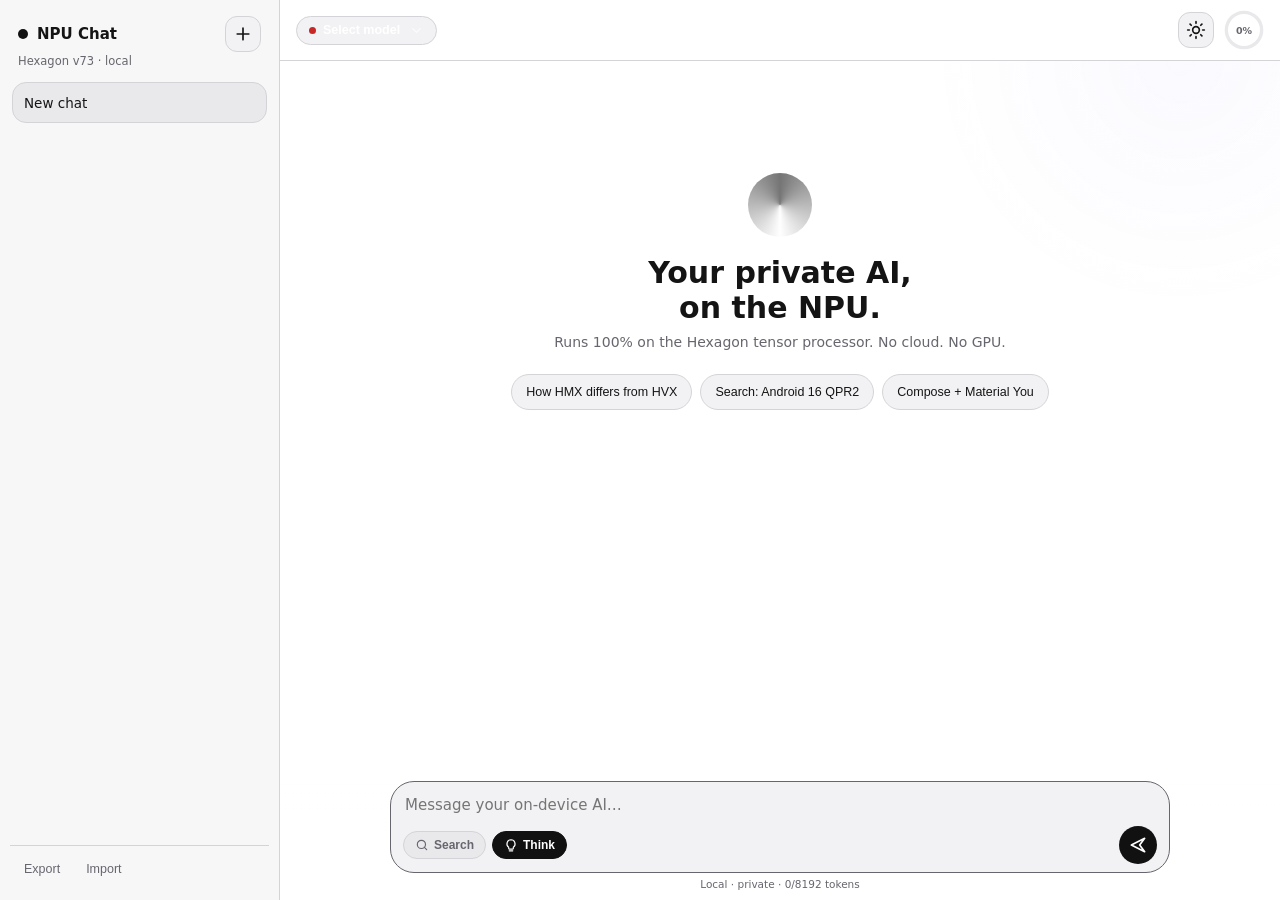
==== app/static/index.html @ acae1b3f "feat(ui): model dropdown scans models dir with active tick + live health dot; same-chat model switch" ====
<!DOCTYPE html>
<html lang="en">
<head>
<meta charset="utf-8">
<meta name="viewport" content="width=device-width, initial-scale=1, viewport-fit=cover">
<meta name="theme-color" content="#101014">
<meta name="color-scheme" content="dark">
<title>Pad7 NPU Chat</title>
<link rel="stylesheet" href="style.css">
</head>
<body>
<div class="blob b1"></div>
<div class="blob b2"></div>

<aside id="sidebar" class="sidebar">
  <div class="side-head">
    <div class="brand"><span class="brand-dot"></span> NPU Chat</div>
    <button id="newChat" class="icon-btn" title="New chat" aria-label="New chat">
      <svg viewBox="0 0 24 24"><path d="M12 5v14M5 12h14"/></svg>
    </button>
  </div>
  <div class="side-sub">Hexagon v73 · local</div>
  <div id="sessionList" class="sessions"></div>
  <div class="side-foot">
    <button id="exportBtn" class="text-btn">Export</button>
    <button id="importBtn" class="text-btn">Import</button>
    <input id="importFile" type="file" accept="application/json" hidden>
  </div>
</aside>

<main class="main">
  <header class="topbar">
    <button id="menuBtn" class="icon-btn only-mobile" aria-label="Menu">
      <svg viewBox="0 0 24 24"><path d="M4 6h16M4 12h16M4 18h16"/></svg>
    </button>
    <button id="modelBtn" class="model-chip">
      <span class="pulse-dot" id="liveDot"></span>
      <span id="modelName">Select model</span>
      <svg class="chev2" viewBox="0 0 24 24"><path d="M6 9l6 6 6-6"/></svg>
    </button>
    <div id="modelMenu" class="model-menu hidden"></div>
    <div class="spacer"></div>
    <button id="themeBtn" class="icon-btn" title="Theme" aria-label="Theme">
      <svg viewBox="0 0 24 24"><circle cx="12" cy="12" r="4"/><path d="M12 2v2M12 20v2M4.9 4.9l1.4 1.4M17.7 17.7l1.4 1.4M2 12h2M20 12h2M4.9 19.1l1.4-1.4M17.7 6.3l1.4-1.4"/></svg>
    </button>
    <div id="ctxRing" class="ctx-ring" title="Context usage">
      <svg viewBox="0 0 36 36">
        <circle class="ring-bg" cx="18" cy="18" r="15.9"></circle>
        <circle id="ringFg" class="ring-fg" cx="18" cy="18" r="15.9"></circle>
      </svg>
      <span id="ctxPct">0%</span>
    </div>
  </header>

  <section id="messages" class="messages">
    <div id="empty" class="empty">
      <div class="empty-orb"></div>
      <h1>Your private AI,<br>on the NPU.</h1>
      <p>Runs 100% on the Hexagon tensor processor. No cloud. No GPU.</p>
      <div class="suggests">
        <button class="suggest" data-q="Explain how Qualcomm Hexagon HMX differs from HVX for matrix multiplies.">How HMX differs from HVX</button>
        <button class="suggest" data-q="search latest Android 16 QPR2 changes">Search: Android 16 QPR2</button>
        <button class="suggest" data-q="Write a Kotlin snippet for a Material You themed Compose app with dynamic color.">Compose + Material You</button>
      </div>
    </div>
  </section>

  <footer class="composer-wrap">
    <div class="composer">
      <textarea id="input" rows="1" placeholder="Message your on-device AI…"></textarea>
      <div class="composer-row">
        <div class="chips">
          <button id="chipSearch" class="chip" aria-pressed="false">
            <svg viewBox="0 0 24 24"><circle cx="11" cy="11" r="7"/><path d="M20 20l-4.3-4.3"/></svg> Search
          </button>
          <button id="chipThink" class="chip on" aria-pressed="true">
            <svg viewBox="0 0 24 24"><path d="M12 3a7 7 0 0 0-4 12.7V18a1 1 0 0 0 1 1h6a1 1 0 0 0 1-1v-2.3A7 7 0 0 0 12 3z"/><path d="M9 22h6"/></svg> Think
          </button>
        </div>
        <div class="spacer"></div>
        <button id="stopBtn" class="icon-btn danger hidden" title="Stop"><svg viewBox="0 0 24 24"><rect x="7" y="7" width="10" height="10" rx="2"/></svg></button>
        <button id="sendBtn" class="send" title="Send">
          <svg viewBox="0 0 24 24"><path d="M4 12l16-8-6 8 6 8-16-8z"/></svg>
        </button>
      </div>
    </div>
    <div class="hint">Local · private · <span id="tokHint">0</span>/8192 tokens</div>
  </footer>
</main>

<div id="toasts" class="toasts"></div>
<template id="msgTpl">
  <div class="msg">
    <div class="avatar"></div>
    <div class="bubble">
      <div class="reasoning hidden">
        <button class="reasoning-head">
          <span class="think-orb"></span>
          <span class="reasoning-title">Reasoning</span>
          <svg class="chev" viewBox="0 0 24 24"><path d="M6 9l6 6 6-6"/></svg>
        </button>
        <div class="reasoning-body"></div>
      </div>
      <div class="content"></div>
      <div class="msg-foot">
        <button class="copy-btn" title="Copy">Copy</button>
        <span class="time"></span>
      </div>
    </div>
  </div>
</template>
<script src="app.js"></script>
</body>
</html>
---- app/static/style.css ----
/* ---- themes ---- */
:root{
  --bg:#000; --surface:#0a0a0a; --s1:#101010; --s2:#181818; --s3:#222;
  --primary:#e8e8ea; --on-primary:#000; --primary-c:#262626;
  --secondary:#b4b4b8; --text:#f2f2f2; --text-dim:#9a9aa0; --outline:#333;
  --error:#ff8a80; --tertiary:#8fe3d0;
  --code-bg:#0d1117; --code-head:#161b22; --code-border:#30363d;
  --radius:24px; --spring:cubic-bezier(.34,1.56,.64,1); --ease:cubic-bezier(.2,.8,.2,1);
}
html[data-theme="light"]{
  --bg:#fff; --surface:#f7f7f8; --s1:#f2f2f4; --s2:#e9e9ec; --s3:#dcdce0;
  --primary:#111; --on-primary:#fff; --primary-c:#e4e4e7;
  --secondary:#555; --text:#141414; --text-dim:#66666e; --outline:#d4d4d8;
  --error:#c62828; --tertiary:#0f766e;
  --code-bg:#f6f8fa; --code-head:#eceef1; --code-border:#d0d7de;
}
@media (prefers-color-scheme: light){
  html[data-theme="auto"]{
    --bg:#fff; --surface:#f7f7f8; --s1:#f2f2f4; --s2:#e9e9ec; --s3:#dcdce0;
    --primary:#111; --on-primary:#fff; --primary-c:#e4e4e7;
    --secondary:#555; --text:#141414; --text-dim:#66666e; --outline:#d4d4d8;
    --error:#c62828; --tertiary:#0f766e;
    --code-bg:#f6f8fa; --code-head:#eceef1; --code-border:#d0d7de;
  }
}
*{box-sizing:border-box;-webkit-tap-highlight-color:transparent}
html{color-scheme:dark}
html[data-theme="light"]{color-scheme:light}
html,body{height:100%}
body{
  margin:0;background:var(--bg);color:var(--text);
  font-family:system-ui,-apple-system,"Roboto","Noto Sans",sans-serif;
  display:flex;overflow:hidden;
}
svg{width:20px;height:20px;fill:none;stroke:currentColor;stroke-width:2;stroke-linecap:round;stroke-linejoin:round}

.blob{position:fixed;border-radius:50%;pointer-events:none;z-index:0;opacity:.35}
.b1{width:520px;height:520px;top:-200px;right:-160px;background:radial-gradient(circle,rgba(120,120,255,.10) 0%,rgba(0,0,0,0) 68%)}
.b2{width:460px;height:460px;bottom:-200px;left:-160px;background:radial-gradient(circle,rgba(60,200,180,.08) 0%,rgba(0,0,0,0) 68%);animation-delay:-9s}


/* ---- sidebar ---- */
.sidebar{
  width:280px;flex:0 0 280px;height:100%;background:var(--surface);
  border-right:1px solid var(--outline);
  display:flex;flex-direction:column;padding:16px 10px;z-index:5;
  transition:transform .35s var(--ease);
}
.side-head{display:flex;align-items:center;justify-content:space-between;padding:0 8px}
.brand{display:flex;align-items:center;gap:9px;font-weight:650;font-size:15px}
.brand-dot{width:10px;height:10px;border-radius:50%;background:var(--primary);box-shadow:0 0 12px rgba(255,255,255,.35)}
html[data-theme="light"] .brand-dot{box-shadow:none}
.side-sub{color:var(--text-dim);font-size:11.5px;padding:2px 8px 12px}
.sessions{flex:1;overflow-y:auto;display:flex;flex-direction:column;gap:4px;padding:2px}
.session{display:flex;align-items:center;gap:8px;padding:10px 11px;border-radius:14px;cursor:pointer;
  color:var(--text-dim);font-size:13.5px;border:1px solid transparent;
  transition:background .18s var(--ease),color .18s var(--ease)}
.session:hover{background:var(--s1);color:var(--text)}
.session.active{background:var(--s2);color:var(--text);border-color:var(--outline)}
.session .t{flex:1;overflow:hidden;text-overflow:ellipsis;white-space:nowrap}
.session .del{opacity:0;border:0;background:none;color:var(--text-dim);cursor:pointer;padding:2px;border-radius:8px}
.session:hover .del{opacity:1}
.session .del:hover{color:var(--error)}
.side-foot{display:flex;gap:6px;padding:8px 4px 0;border-top:1px solid var(--outline)}
.text-btn{background:none;border:0;color:var(--text-dim);font-size:12.5px;padding:8px 10px;border-radius:10px;cursor:pointer}
.text-btn:hover{background:var(--s1);color:var(--text)}

/* ---- main ---- */
.main{flex:1;height:100%;display:flex;flex-direction:column;min-width:0;z-index:2}
.topbar{display:flex;align-items:center;gap:10px;padding:10px 16px;border-bottom:1px solid var(--outline);background:var(--bg)}
.model-chip{display:flex;align-items:center;gap:7px;background:var(--s1);border:1px solid var(--outline);padding:6px 12px;border-radius:999px;font-size:12.5px;font-weight:600}
.model-chip .dim{color:var(--text-dim);font-weight:400}
.pulse-dot{width:7px;height:7px;border-radius:50%;background:#22c55e}

.spacer{flex:1}
.ctx-ring{position:relative;width:40px;height:40px;display:grid;place-items:center}
.ctx-ring svg{transform:rotate(-90deg);width:40px;height:40px}
.ring-bg,.ring-fg{fill:none;stroke-width:3}
.ring-bg{stroke:var(--s2)}
.ring-fg{stroke:var(--primary);stroke-linecap:round;stroke-dasharray:100;stroke-dashoffset:100;transition:stroke-dashoffset .6s var(--ease)}
#ctxPct{position:absolute;font-size:9.5px;color:var(--text-dim);font-weight:600}

.messages{flex:1;overflow-y:auto;padding:22px 16px 150px;scroll-behavior:smooth}
.messages::-webkit-scrollbar{width:6px}
.messages::-webkit-scrollbar-thumb{background:var(--s2);border-radius:6px}

/* ---- empty state ---- */
.empty{max-width:620px;margin:10vh auto 0;text-align:center;animation:fadeUp .6s var(--ease)}
.empty-orb{width:64px;height:64px;margin:0 auto 18px;border-radius:50%;
  background:conic-gradient(from 180deg,#fff,#666,#fff);opacity:.9}
html[data-theme="light"] .empty-orb{background:conic-gradient(from 180deg,#111,#999,#111)}
@keyframes spin{to{transform:rotate(360deg)}}
.empty h1{font-size:30px;line-height:1.18;margin:0 0 8px;font-weight:700}
.empty p{color:var(--text-dim);margin:0 0 24px;font-size:14px}
.suggests{display:flex;flex-wrap:wrap;gap:8px;justify-content:center}
.suggest{background:var(--s1);border:1px solid var(--outline);color:var(--text);padding:10px 14px;border-radius:999px;font-size:12.5px;cursor:pointer;
  transition:transform .25s var(--spring),background .18s}
.suggest:hover{background:var(--s2)}

/* ---- messages (ChatGPT-like immersive) ---- */
.msg{display:flex;gap:12px;max-width:780px;margin:0 auto 20px;animation:msgIn .4s var(--spring)}
@keyframes msgIn{from{opacity:0;transform:translateY(12px)}to{opacity:1;transform:none}}
.msg.user{flex-direction:row-reverse}
.avatar{width:28px;height:28px;border-radius:8px;flex:0 0 28px;display:grid;place-items:center;font-size:10.5px;font-weight:700;
  background:var(--s2);color:var(--text-dim);border:1px solid var(--outline)}
.msg.assistant .avatar{background:var(--primary);color:var(--on-primary);border:0}
.bubble{min-width:0;max-width:min(700px,88%);padding:2px 0}
.msg.assistant .bubble{background:transparent;border:0;padding:0}
.msg.user .bubble{background:var(--s2);border:1px solid var(--outline);border-radius:20px;padding:10px 14px}
.content{font-size:15px;line-height:1.7;word-wrap:break-word;white-space:normal}
.msg.user .content{white-space:pre-wrap}
.content p{margin:.35em 0}
.content b{font-weight:650}
.content i{opacity:.85}
.content a{color:var(--tertiary);text-decoration:none;border-bottom:1px dotted var(--tertiary)}
.content code:not(pre code){background:var(--code-head);border:1px solid var(--code-border);padding:1.5px 6px;border-radius:6px;
  font-family:"JetBrains Mono",ui-monospace,"SF Mono",monospace;font-size:.86em}
.msg-foot{display:flex;align-items:center;gap:8px;margin-top:6px;opacity:0;transition:opacity .18s}
.msg:hover .msg-foot{opacity:.85}
.copy-btn{border:0;background:var(--s1);color:var(--text-dim);font-size:10.5px;padding:4px 9px;border-radius:999px;cursor:pointer}
.copy-btn:hover{color:var(--text)}
.time{font-size:10.5px;color:var(--text-dim)}

/* ---- code blocks (IDE-like) ---- */
.codeblock{border:1px solid var(--code-border);border-radius:12px;overflow:hidden;margin:10px 0;background:var(--code-bg)}
.code-head{display:flex;align-items:center;justify-content:space-between;padding:6px 10px;background:var(--code-head);border-bottom:1px solid var(--code-border)}
.code-lang{font-size:10.5px;font-family:ui-monospace,monospace;color:var(--text-dim);text-transform:lowercase;letter-spacing:.4px}
.copy-code{border:0;background:transparent;color:var(--text-dim);font-size:10.5px;cursor:pointer;padding:3px 8px;border-radius:6px}
.copy-code:hover{background:var(--s3);color:var(--text)}
.codeblock pre{margin:0;padding:12px 14px;overflow-x:auto}
.codeblock code{font-family:"JetBrains Mono",ui-monospace,"SF Mono",monospace;font-size:12.5px;line-height:1.55;white-space:pre;color:var(--text)}
.tok-kw{color:#ff7b72}      /* keyword */
.tok-str{color:#a5d6ff}     /* string */
.tok-num{color:#79c0ff}     /* number */
.tok-com{color:#8b949e;font-style:italic} /* comment */
.tok-fn{color:#d2a8ff}      /* function */
.tok-var{color:#ffa657}     /* variable/flag */
html[data-theme="light"] .tok-kw{color:#cf222e}
html[data-theme="light"] .tok-str{color:#0a3069}
html[data-theme="light"] .tok-num{color:#0550ae}
html[data-theme="light"] .tok-com{color:#6e7781}
html[data-theme="light"] .tok-fn{color:#8250df}
html[data-theme="light"] .tok-var{color:#953800}

/* ---- reasoning ---- */
.reasoning{margin:0 0 8px;border:1px solid var(--outline);border-radius:12px;background:var(--s1);overflow:hidden}
.reasoning-head{width:100%;display:flex;align-items:center;gap:8px;background:none;border:0;color:var(--text-dim);padding:8px 12px;cursor:pointer;font-size:12.5px;font-weight:600}
.reasoning-head .chev{margin-left:auto;transition:transform .25s var(--ease)}
.reasoning.open .chev{transform:rotate(180deg)}
.think-orb{width:12px;height:12px;border-radius:50%;background:conic-gradient(from 0deg,var(--text),transparent 70%);animation:spin 1.5s linear infinite}
.reasoning-body{display:none;padding:0 12px 10px;color:var(--text-dim);font-size:12.5px;line-height:1.6;white-space:pre-wrap;max-height:280px;overflow-y:auto}
.reasoning.open .reasoning-body{display:block;animation:fadeUp .25s var(--ease)}
@keyframes fadeUp{from{opacity:0;transform:translateY(5px)}to{opacity:1;transform:none}}

.thinking-bubble{display:flex;align-items:center;gap:9px;color:var(--text-dim);font-size:13.5px}
.tdots{display:inline-flex;gap:4px}
.tdots i{width:6px;height:6px;border-radius:50%;background:var(--text);animation:bounce 1.2s infinite}
.tdots i:nth-child(2){animation-delay:.15s}.tdots i:nth-child(3){animation-delay:.3s}
@keyframes bounce{0%,80%,100%{transform:translateY(0);opacity:.3}40%{transform:translateY(-5px);opacity:1}}
.shimmer{background:linear-gradient(90deg,var(--text-dim) 25%,var(--text) 50%,var(--text-dim) 75%);background-size:200% 100%;
  -webkit-background-clip:text;background-clip:text;color:transparent;animation:shimmer 1.8s linear infinite;font-weight:600}
@keyframes shimmer{to{background-position:-200% 0}}
.cursor::after{content:"";display:inline-block;width:7px;height:15px;background:var(--text);margin-left:2px;vertical-align:-2px;animation:blink 1s steps(2) infinite;border-radius:1px}
@keyframes blink{50%{opacity:0}}

.event-chip{max-width:780px;margin:0 auto 14px;display:flex;justify-content:center;font-size:11.5px;color:var(--text-dim);animation:msgIn .35s var(--spring)}
.event-chip .pill{background:var(--s1);border:1px solid var(--outline);padding:5px 12px;border-radius:999px;display:flex;gap:6px;align-items:center;max-width:100%}
.event-chip .pill b{color:var(--text)}

/* ---- composer ---- */
.composer-wrap{position:fixed;bottom:0;left:280px;right:0;padding:0 16px 10px;background:linear-gradient(180deg,transparent,var(--bg) 45%);z-index:4}
.composer{max-width:780px;margin:0 auto;background:var(--s1);border:1px solid var(--outline);border-radius:24px;padding:10px 12px 8px;
  transition:border-color .2s}
.composer:focus-within{border-color:var(--text-dim)}
textarea{width:100%;background:none;border:0;color:var(--text);font:inherit;font-size:15px;line-height:1.5;resize:none;outline:none;max-height:160px}
.composer-row{display:flex;align-items:center;gap:6px;margin-top:4px}
.chips{display:flex;gap:6px}
.chip{display:flex;align-items:center;gap:5px;background:var(--s2);border:1px solid var(--outline);color:var(--text-dim);
  font-size:12px;font-weight:600;padding:6px 11px;border-radius:999px;cursor:pointer;transition:all .2s var(--ease)}
.chip svg{width:14px;height:14px}
.chip.on{background:var(--primary);color:var(--on-primary);border-color:var(--primary)}
.send{width:38px;height:38px;border-radius:999px;border:0;background:var(--primary);color:var(--on-primary);display:grid;place-items:center;cursor:pointer;
  transition:transform .25s var(--spring),opacity .18s}
.send:hover{transform:scale(1.06)}
.send:active{transform:scale(.94)}
.send:disabled{opacity:.35;cursor:default}
.icon-btn{background:var(--s1);border:1px solid var(--outline);color:var(--text);width:36px;height:36px;border-radius:12px;display:grid;place-items:center;cursor:pointer;transition:background .18s}
.icon-btn:hover{background:var(--s2)}
.icon-btn.danger{color:var(--error)}
.hidden{display:none!important}
.hint{max-width:780px;margin:5px auto 0;text-align:center;font-size:10.5px;color:var(--text-dim)}

.toasts{position:fixed;top:12px;right:12px;display:flex;flex-direction:column;gap:8px;z-index:50}
.toast{background:var(--s2);border:1px solid var(--outline);border-radius:12px;padding:10px 14px;font-size:12.5px;max-width:320px;animation:msgIn .35s var(--spring)}
.toast.err{border-color:var(--error);color:var(--error)}

/* ---- setup overlay ---- */
#setup{position:fixed;inset:0;z-index:100;display:grid;place-items:center;background:var(--bg);animation:fadeUp .3s var(--ease)}
#setup.hide{opacity:0;pointer-events:none;transition:opacity .35s var(--ease)}
.setup-card{width:min(400px,86vw);background:var(--s1);border:1px solid var(--outline);border-radius:24px;padding:28px 22px;text-align:center}
.setup-orb{width:54px;height:54px;margin:0 auto 16px;border-radius:50%;
  background:conic-gradient(from 0deg,#fff,#555,#fff);animation:spin 5s linear infinite;opacity:.9}
html[data-theme="light"] .setup-orb{background:conic-gradient(from 0deg,#111,#aaa,#111)}
.setup-title{font-size:18px;font-weight:700;margin-bottom:6px}
.setup-msg{color:var(--text-dim);font-size:13px;line-height:1.5;min-height:38px;white-space:pre-wrap;word-break:break-word}
.setup-bar{height:6px;background:var(--s2);border-radius:999px;overflow:hidden;margin:14px 0 16px}
.setup-bar div{height:100%;width:0%;background:var(--primary);border-radius:999px;transition:width .35s var(--ease)}
.setup-btn{width:100%;padding:13px;border-radius:999px;border:0;background:var(--primary);color:var(--on-primary);font-weight:700;font-size:14.5px;cursor:pointer;transition:opacity .18s,transform .25s var(--spring)}
.setup-btn:disabled{opacity:.4;cursor:default}
.setup-btn:not(:disabled):hover{transform:scale(1.015)}

.only-mobile{display:none}
@media (max-width:900px){
  .sidebar{position:fixed;left:0;top:0;bottom:0;transform:translateX(-100%)}
  .sidebar.open{transform:none;box-shadow:0 0 60px rgba(0,0,0,.5)}
  .composer-wrap{left:0}
  .only-mobile{display:grid}
  .empty h1{font-size:24px}
}

/* model selector */
.model-chip{border:1px solid var(--outline);cursor:pointer;max-width:62vw}
.model-chip .chev2{width:15px;height:15px;margin-left:2px;opacity:.7}
.model-menu{position:fixed;top:56px;left:16px;z-index:60;background:var(--s1);border:1px solid var(--outline);border-radius:16px;
  min-width:260px;max-width:80vw;max-height:60vh;overflow-y:auto;box-shadow:0 18px 50px rgba(0,0,0,.55);padding:6px}
.model-item{display:flex;align-items:center;gap:8px;width:100%;background:none;border:0;color:var(--text);
  padding:10px 10px;border-radius:10px;font-size:13px;text-align:left;cursor:pointer}
.model-item:hover{background:var(--s2)}
.model-item.sel{background:var(--s2)}
.model-item .mi-name{flex:1;overflow:hidden;text-overflow:ellipsis;white-space:nowrap}
.model-item .mi-meta{color:var(--text-dim);font-size:11px}
.model-item .mi-check{color:var(--tertiary);width:14px;text-align:center}
.pulse-dot.err{background:var(--error)}
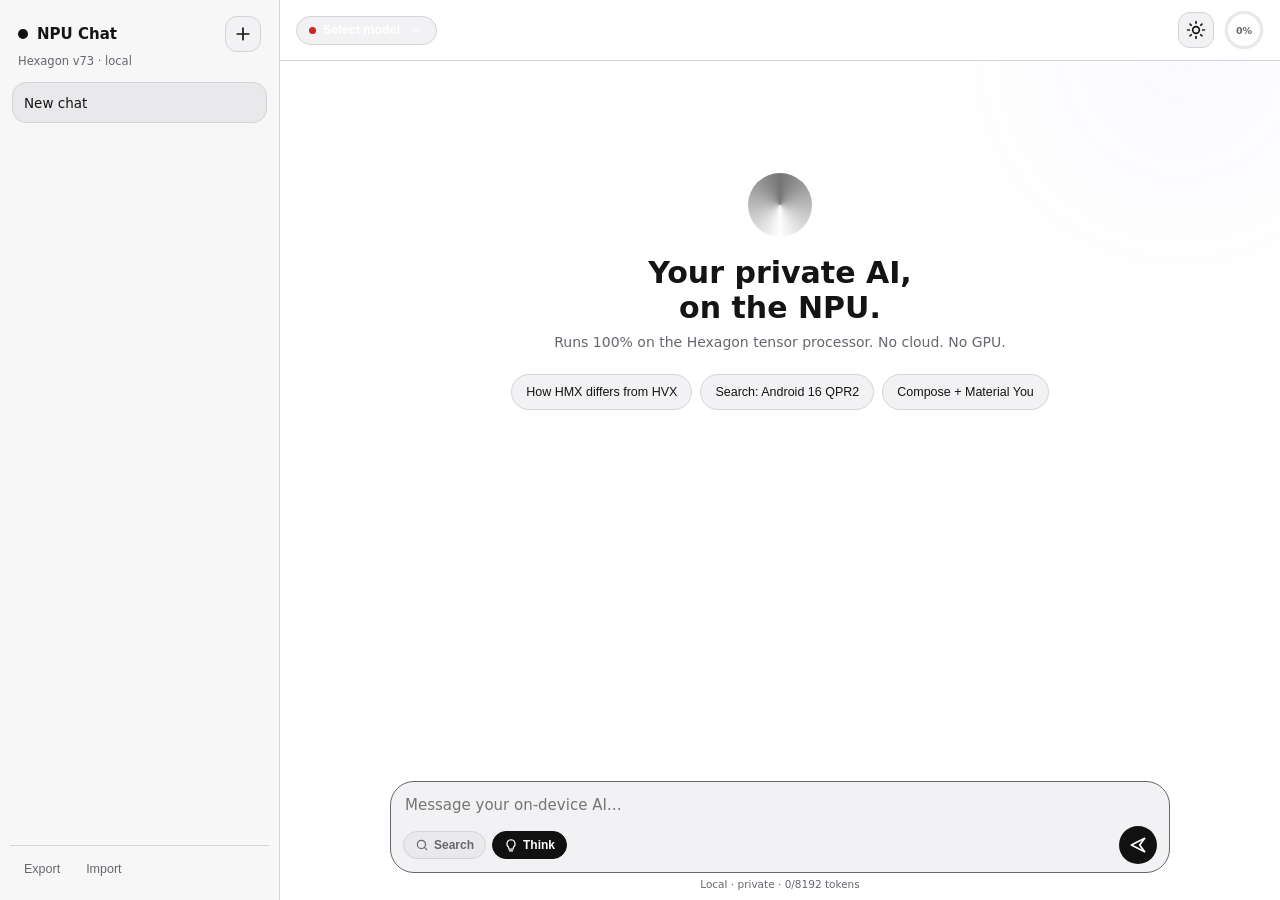
==== commit b3edcb47: "fix(ui): cache-bust assets + inline toggle fallback for model menu" ====
--- a/app/static/index.html
+++ b/app/static/index.html
@@ -6,7 +6,7 @@
 <meta name="theme-color" content="#101014">
 <meta name="color-scheme" content="dark">
 <title>Pad7 NPU Chat</title>
-<link rel="stylesheet" href="style.css">
+<link rel="stylesheet" href="style.css?v=6">
 </head>
 <body>
 <div class="blob b1"></div>
@@ -33,7 +33,7 @@
     <button id="menuBtn" class="icon-btn only-mobile" aria-label="Menu">
       <svg viewBox="0 0 24 24"><path d="M4 6h16M4 12h16M4 18h16"/></svg>
     </button>
-    <button id="modelBtn" class="model-chip">
+    <button id="modelBtn" class="model-chip" onclick="window.__toggleModels&&window.__toggleModels(event)">
       <span class="pulse-dot" id="liveDot"></span>
       <span id="modelName">Select model</span>
       <svg class="chev2" viewBox="0 0 24 24"><path d="M6 9l6 6 6-6"/></svg>
@@ -109,6 +109,6 @@
     </div>
   </div>
 </template>
-<script src="app.js"></script>
+<script src="app.js?v=6"></script>
 </body>
 </html>
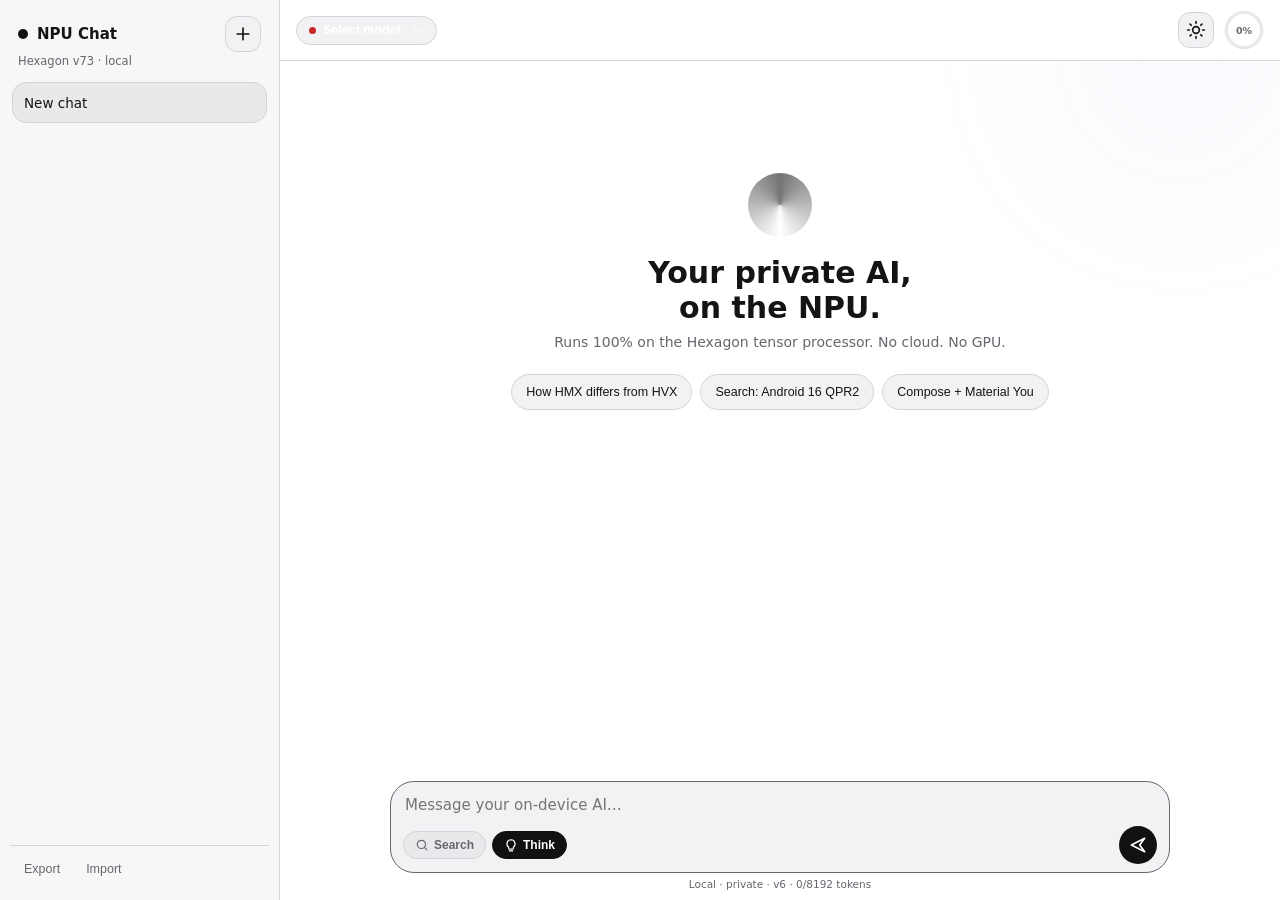
==== commit 52a20343: "ui: version marker v6" ====
--- a/app/static/index.html
+++ b/app/static/index.html
@@ -84,7 +84,7 @@
         </button>
       </div>
     </div>
-    <div class="hint">Local · private · <span id="tokHint">0</span>/8192 tokens</div>
+    <div class="hint">Local · private · v6 · <span id="tokHint">0</span>/8192 tokens</div>
   </footer>
 </main>
 
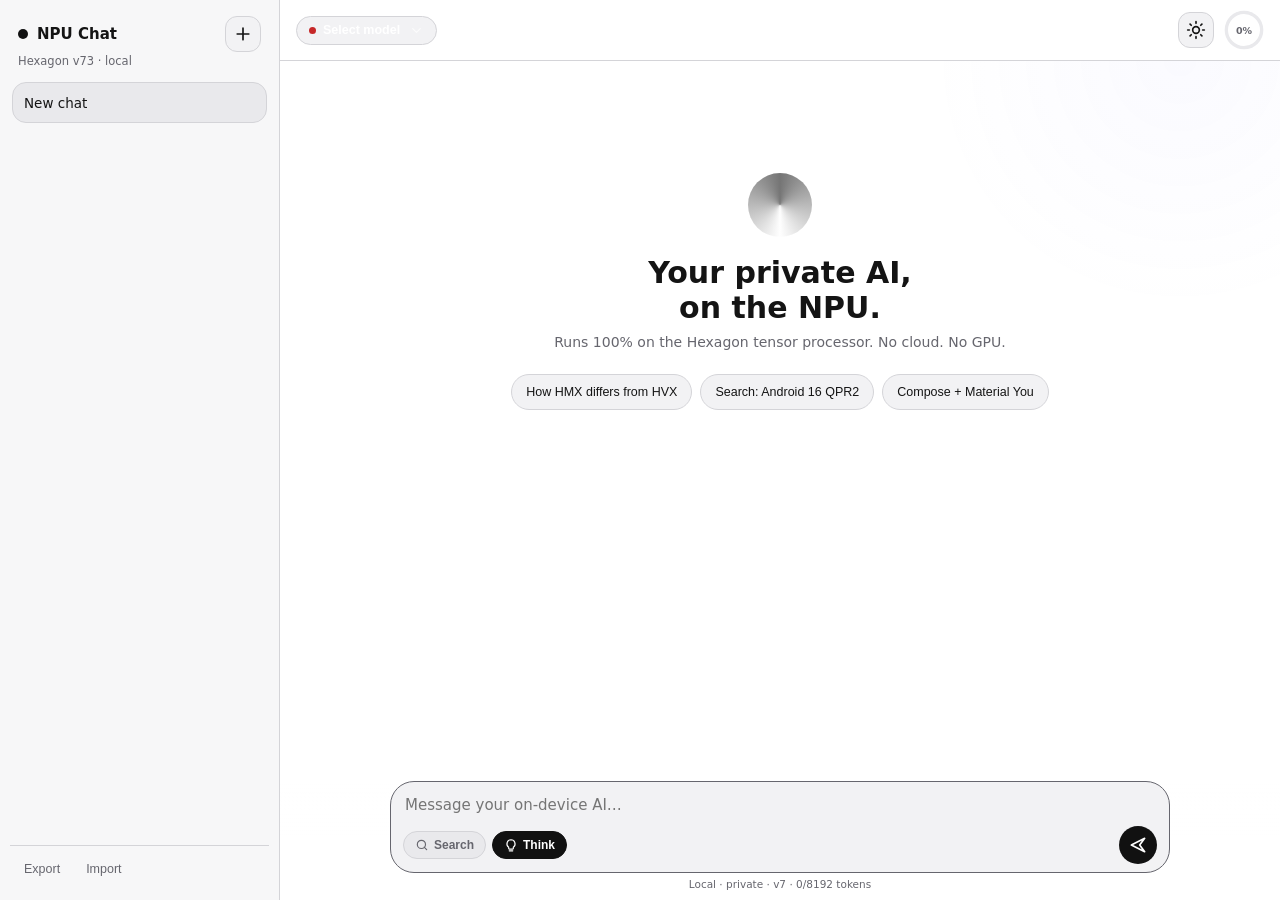
==== commit a21f2afa: "ui: v7 marker" ====
--- a/app/static/index.html
+++ b/app/static/index.html
@@ -6,7 +6,7 @@
 <meta name="theme-color" content="#101014">
 <meta name="color-scheme" content="dark">
 <title>Pad7 NPU Chat</title>
-<link rel="stylesheet" href="style.css?v=6">
+<link rel="stylesheet" href="style.css?v=7">
 </head>
 <body>
 <div class="blob b1"></div>
@@ -84,7 +84,7 @@
         </button>
       </div>
     </div>
-    <div class="hint">Local · private · v6 · <span id="tokHint">0</span>/8192 tokens</div>
+    <div class="hint">Local · private · v7 · <span id="tokHint">0</span>/8192 tokens</div>
   </footer>
 </main>
 
@@ -109,6 +109,39 @@
     </div>
   </div>
 </template>
-<script src="app.js?v=6"></script>
+<script>
+window.__toggleModels = function (e) {
+  if (e) e.stopPropagation();
+  var m = document.getElementById('modelMenu');
+  if (!m) return;
+  m.classList.toggle('hidden');
+  if (m.classList.contains('hidden')) return;
+  fetch('/api/models').then(function (r) { return r.json(); }).then(function (d) {
+    m.innerHTML = (d.models || []).map(function (x) {
+      return '<button class="model-item ' + (x.active ? 'sel' : '') + '" data-f="' + x.file + '">' +
+        '<span class="mi-name">' + x.name + '</span>' +
+        '<span class="mi-meta">' + (x.size / 1048576).toFixed(0) + ' MB</span>' +
+        '<span class="mi-check">' + (x.active ? '✓' : '') + '</span></button>';
+    }).join('') || '<div class="model-item">no models found</div>';
+    Array.prototype.forEach.call(m.querySelectorAll('.model-item[data-f]'), function (b) {
+      b.onclick = function (ev) {
+        ev.stopPropagation();
+        fetch('/api/models/select', { method: 'POST', headers: { 'Content-Type': 'application/json' }, body: JSON.stringify({ name: b.dataset.f }) })
+          .then(function (r) { return r.json(); })
+          .then(function (r) { m.classList.add('hidden'); if (window.toast) toast(r.ok ? 'Model: ' + r.model : (r.error || 'switch failed'), !r.ok); });
+      };
+    });
+  }).catch(function () {});
+};
+document.addEventListener('click', function (e) {
+  var m = document.getElementById('modelMenu');
+  if (m && !m.contains(e.target) && !(e.target.closest && e.target.closest('#modelBtn'))) m.classList.add('hidden');
+});
+window.addEventListener('error', function (ev) {
+  var h = document.querySelector('.hint');
+  if (h) h.textContent = 'JS error: ' + ev.message;
+});
+</script>
+<script src="app.js?v=7"></script>
 </body>
 </html>
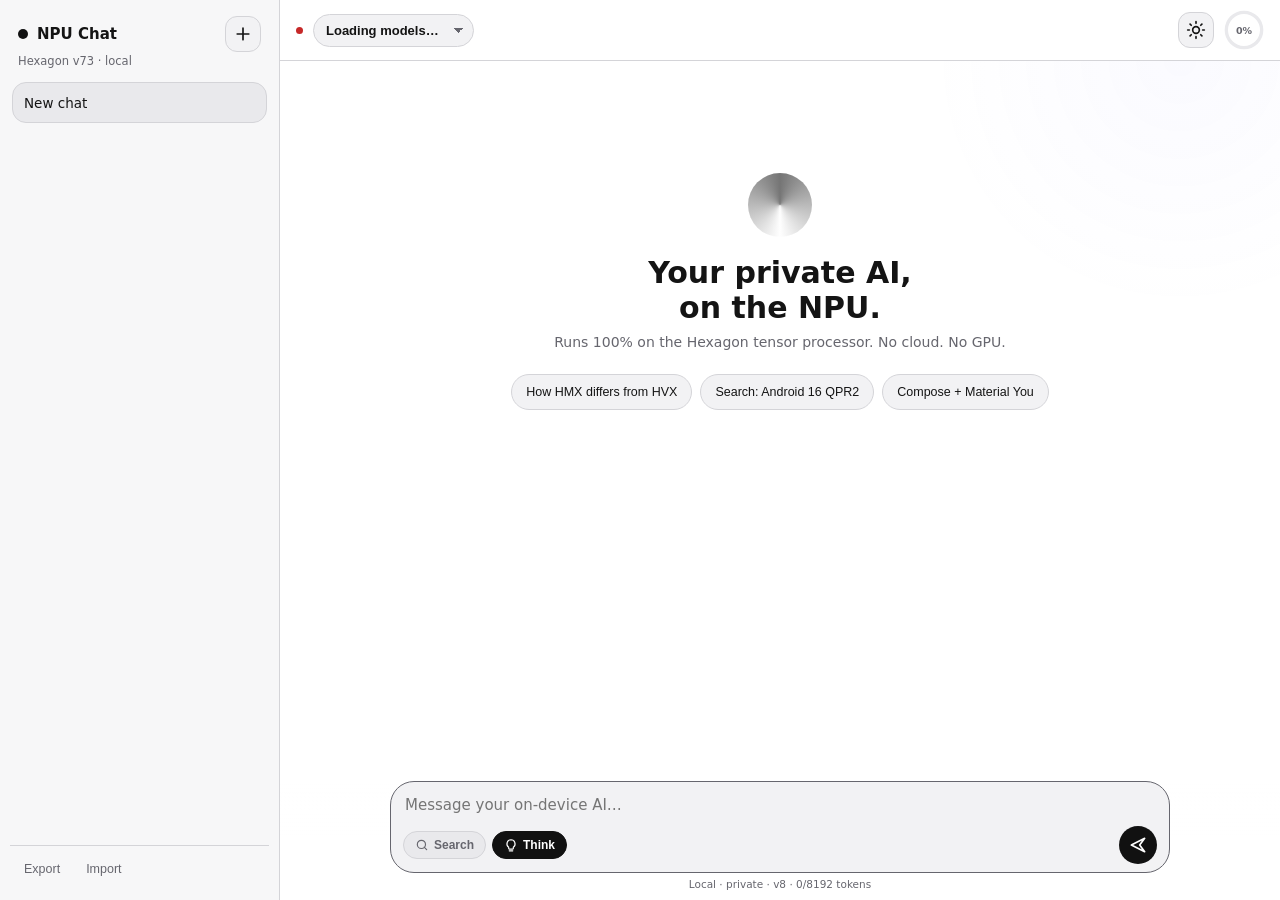
==== commit ef122eb1: "fix(ui): native select model picker (removes custom dropdown entirely)" ====
--- a/app/static/index.html
+++ b/app/static/index.html
@@ -6,7 +6,7 @@
 <meta name="theme-color" content="#101014">
 <meta name="color-scheme" content="dark">
 <title>Pad7 NPU Chat</title>
-<link rel="stylesheet" href="style.css?v=7">
+<link rel="stylesheet" href="style.css?v=8">
 </head>
 <body>
 <div class="blob b1"></div>
@@ -33,12 +33,10 @@
     <button id="menuBtn" class="icon-btn only-mobile" aria-label="Menu">
       <svg viewBox="0 0 24 24"><path d="M4 6h16M4 12h16M4 18h16"/></svg>
     </button>
-    <button id="modelBtn" class="model-chip" onclick="window.__toggleModels&&window.__toggleModels(event)">
-      <span class="pulse-dot" id="liveDot"></span>
-      <span id="modelName">Select model</span>
-      <svg class="chev2" viewBox="0 0 24 24"><path d="M6 9l6 6 6-6"/></svg>
-    </button>
-    <div id="modelMenu" class="model-menu hidden"></div>
+    <span class="pulse-dot" id="liveDot"></span>
+    <select id="modelSelect" class="model-chip" onchange="window.__pickModel&&window.__pickModel(this.value)">
+      <option>Loading models…</option>
+    </select>
     <div class="spacer"></div>
     <button id="themeBtn" class="icon-btn" title="Theme" aria-label="Theme">
       <svg viewBox="0 0 24 24"><circle cx="12" cy="12" r="4"/><path d="M12 2v2M12 20v2M4.9 4.9l1.4 1.4M17.7 17.7l1.4 1.4M2 12h2M20 12h2M4.9 19.1l1.4-1.4M17.7 6.3l1.4-1.4"/></svg>
@@ -84,7 +82,7 @@
         </button>
       </div>
     </div>
-    <div class="hint">Local · private · v7 · <span id="tokHint">0</span>/8192 tokens</div>
+    <div class="hint">Local · private · v8 · <span id="tokHint">0</span>/8192 tokens</div>
   </footer>
 </main>
 
@@ -110,38 +108,40 @@
   </div>
 </template>
 <script>
-window.__toggleModels = function (e) {
-  if (e) e.stopPropagation();
-  var m = document.getElementById('modelMenu');
-  if (!m) return;
-  m.classList.toggle('hidden');
-  if (m.classList.contains('hidden')) return;
+window.__fillModels = function () {
   fetch('/api/models').then(function (r) { return r.json(); }).then(function (d) {
-    m.innerHTML = (d.models || []).map(function (x) {
-      return '<button class="model-item ' + (x.active ? 'sel' : '') + '" data-f="' + x.file + '">' +
-        '<span class="mi-name">' + x.name + '</span>' +
-        '<span class="mi-meta">' + (x.size / 1048576).toFixed(0) + ' MB</span>' +
-        '<span class="mi-check">' + (x.active ? '✓' : '') + '</span></button>';
-    }).join('') || '<div class="model-item">no models found</div>';
-    Array.prototype.forEach.call(m.querySelectorAll('.model-item[data-f]'), function (b) {
-      b.onclick = function (ev) {
-        ev.stopPropagation();
-        fetch('/api/models/select', { method: 'POST', headers: { 'Content-Type': 'application/json' }, body: JSON.stringify({ name: b.dataset.f }) })
-          .then(function (r) { return r.json(); })
-          .then(function (r) { m.classList.add('hidden'); if (window.toast) toast(r.ok ? 'Model: ' + r.model : (r.error || 'switch failed'), !r.ok); });
-      };
-    });
+    var sel = document.getElementById('modelSelect');
+    if (!sel) return;
+    var ms = d.models || [];
+    sel.innerHTML = ms.map(function (x) {
+      return '<option value="' + x.file + '"' + (x.active ? ' selected' : '') + '>' + x.name + '</option>';
+    }).join('') || '<option>no models</option>';
   }).catch(function () {});
 };
-document.addEventListener('click', function (e) {
-  var m = document.getElementById('modelMenu');
-  if (m && !m.contains(e.target) && !(e.target.closest && e.target.closest('#modelBtn'))) m.classList.add('hidden');
-});
+window.__pickModel = function (file) {
+  if (!file) return;
+  fetch('/api/models/select', { method: 'POST', headers: { 'Content-Type': 'application/json' }, body: JSON.stringify({ name: file }) })
+    .then(function (r) { return r.json(); })
+    .then(function (r) {
+      if (window.toast) toast(r.ok ? 'Model: ' + r.model : (r.error || 'switch failed'), !r.ok);
+      window.__fillModels();
+    });
+};
+window.__health = function () {
+  fetch('/api/health').then(function (r) { return r.json(); }).then(function (h) {
+    var dot = document.getElementById('liveDot');
+    if (dot) dot.classList.toggle('err', !h.llama);
+  }).catch(function () {
+    var dot = document.getElementById('liveDot');
+    if (dot) dot.classList.add('err');
+  });
+};
+window.__fillModels(); window.__health(); setInterval(window.__health, 5000);
 window.addEventListener('error', function (ev) {
   var h = document.querySelector('.hint');
   if (h) h.textContent = 'JS error: ' + ev.message;
 });
 </script>
-<script src="app.js?v=7"></script>
+<script src="app.js?v=8"></script>
 </body>
 </html>
--- a/app/static/style.css
+++ b/app/static/style.css
@@ -231,3 +231,10 @@
 .model-item .mi-meta{color:var(--text-dim);font-size:11px}
 .model-item .mi-check{color:var(--tertiary);width:14px;text-align:center}
 .pulse-dot.err{background:var(--error)}
+
+/* native model select styled as chip */
+select.model-chip{appearance:none;-webkit-appearance:none;background:var(--s1);color:var(--text);
+ border:1px solid var(--outline);border-radius:999px;padding:8px 34px 8px 12px;font-size:13px;font-weight:600;
+ max-width:60vw;text-overflow:ellipsis;background-image:linear-gradient(45deg,transparent 50%,var(--text-dim) 50%),linear-gradient(135deg,var(--text-dim) 50%,transparent 50%);
+ background-position:calc(100% - 15px) 50%,calc(100% - 10px) 50%;background-size:5px 5px,5px 5px;background-repeat:no-repeat}
+.model-chip .chev2,.model-menu{display:none!important}
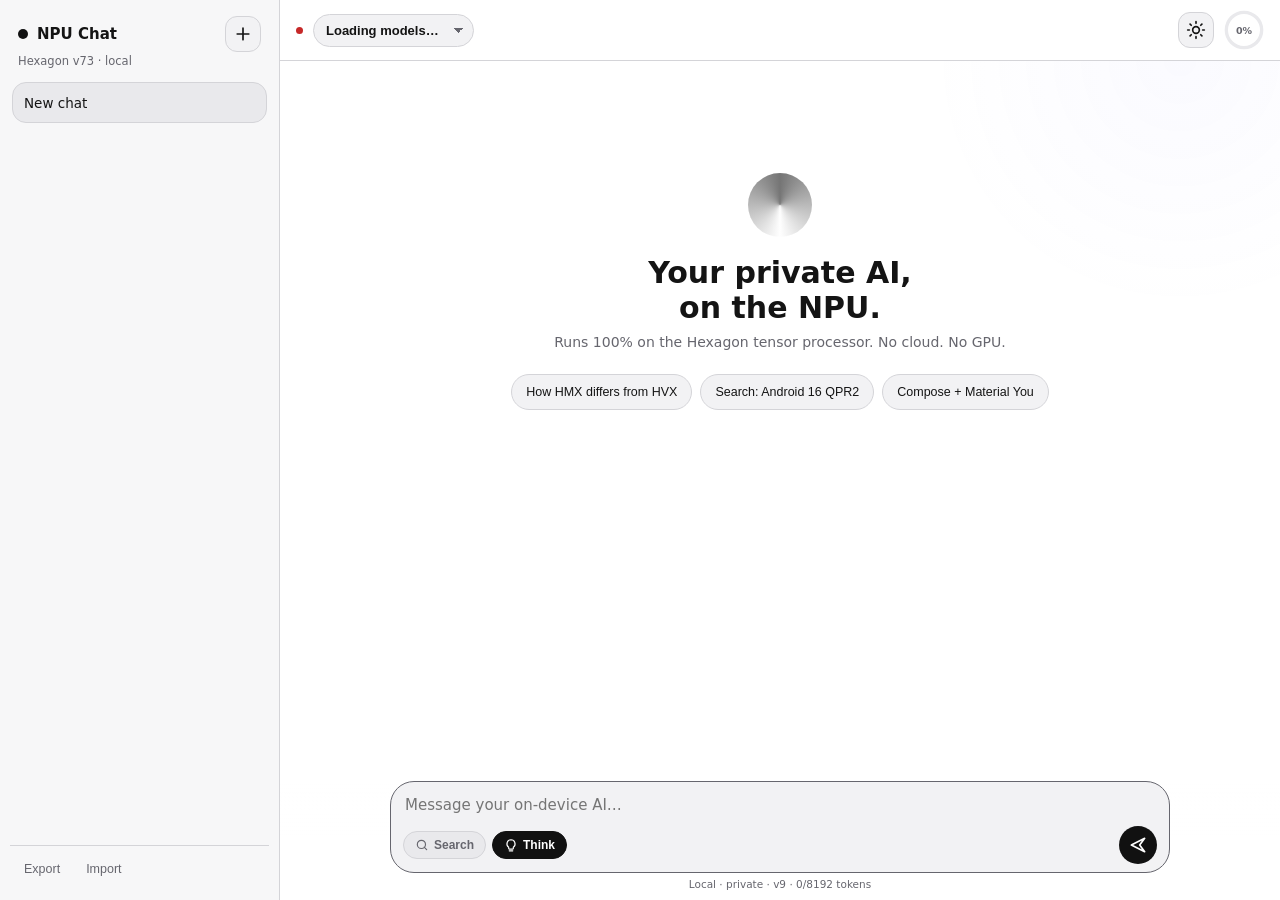
==== commit b7368eb2: "perf: 1s health polling; direct engine restart on model switch (3-4s)" ====
--- a/app/static/index.html
+++ b/app/static/index.html
@@ -6,7 +6,7 @@
 <meta name="theme-color" content="#101014">
 <meta name="color-scheme" content="dark">
 <title>Pad7 NPU Chat</title>
-<link rel="stylesheet" href="style.css?v=8">
+<link rel="stylesheet" href="style.css?v=9">
 </head>
 <body>
 <div class="blob b1"></div>
@@ -82,7 +82,7 @@
         </button>
       </div>
     </div>
-    <div class="hint">Local · private · v8 · <span id="tokHint">0</span>/8192 tokens</div>
+    <div class="hint">Local · private · v9 · <span id="tokHint">0</span>/8192 tokens</div>
   </footer>
 </main>
 
@@ -136,12 +136,12 @@
     if (dot) dot.classList.add('err');
   });
 };
-window.__fillModels(); window.__health(); setInterval(window.__health, 5000);
+window.__fillModels(); window.__health(); setInterval(window.__health, 1000);
 window.addEventListener('error', function (ev) {
   var h = document.querySelector('.hint');
   if (h) h.textContent = 'JS error: ' + ev.message;
 });
 </script>
-<script src="app.js?v=8"></script>
+<script src="app.js?v=9"></script>
 </body>
 </html>
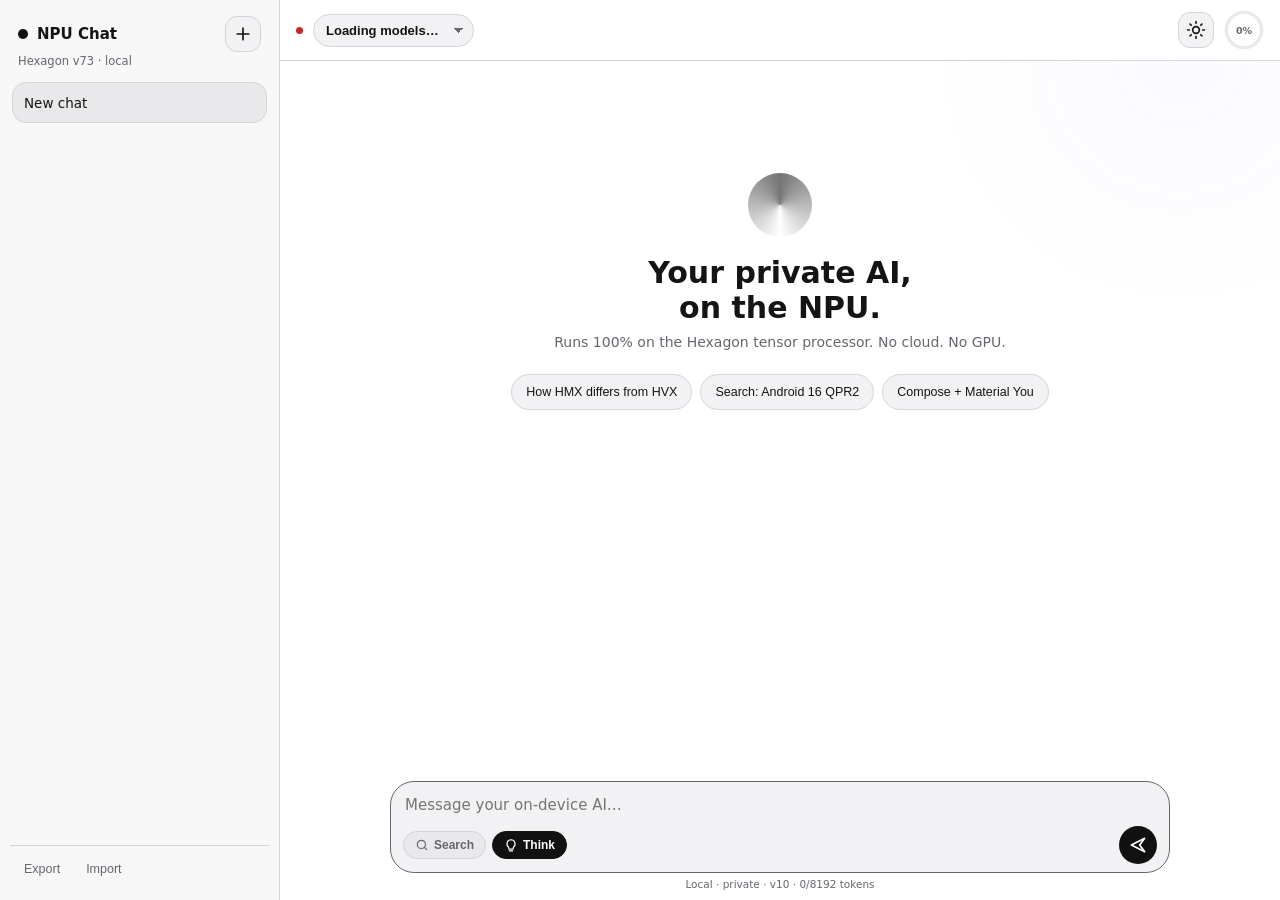
==== commit cc60467a: "feat: on-demand engine load/unload (open/close 8088), 1s health, no boot autostart; README rewritten" ====
--- a/app/static/index.html
+++ b/app/static/index.html
@@ -6,7 +6,7 @@
 <meta name="theme-color" content="#101014">
 <meta name="color-scheme" content="dark">
 <title>Pad7 NPU Chat</title>
-<link rel="stylesheet" href="style.css?v=9">
+<link rel="stylesheet" href="style.css?v=10">
 </head>
 <body>
 <div class="blob b1"></div>
@@ -82,7 +82,7 @@
         </button>
       </div>
     </div>
-    <div class="hint">Local · private · v9 · <span id="tokHint">0</span>/8192 tokens</div>
+    <div class="hint">Local · private · v10 · <span id="tokHint">0</span>/8192 tokens</div>
   </footer>
 </main>
 
@@ -137,11 +137,17 @@
   });
 };
 window.__fillModels(); window.__health(); setInterval(window.__health, 1000);
+setInterval(function(){ fetch('/api/engine/ping',{method:'POST'}).catch(function(){}); }, 20000);
+fetch('/api/engine/start',{method:'POST'}).then(function(r){return r.json();}).then(function(r){
+  if(window.toast) toast(r.ok ? 'NPU model loaded' : 'engine start failed', !r.ok);
+}).catch(function(){});
+window.addEventListener('pagehide', function(){ try{navigator.sendBeacon('/api/engine/stop');}catch(e){} });
+window.addEventListener('beforeunload', function(){ try{navigator.sendBeacon('/api/engine/stop');}catch(e){} });
 window.addEventListener('error', function (ev) {
   var h = document.querySelector('.hint');
   if (h) h.textContent = 'JS error: ' + ev.message;
 });
 </script>
-<script src="app.js?v=9"></script>
+<script src="app.js?v=10"></script>
 </body>
 </html>
